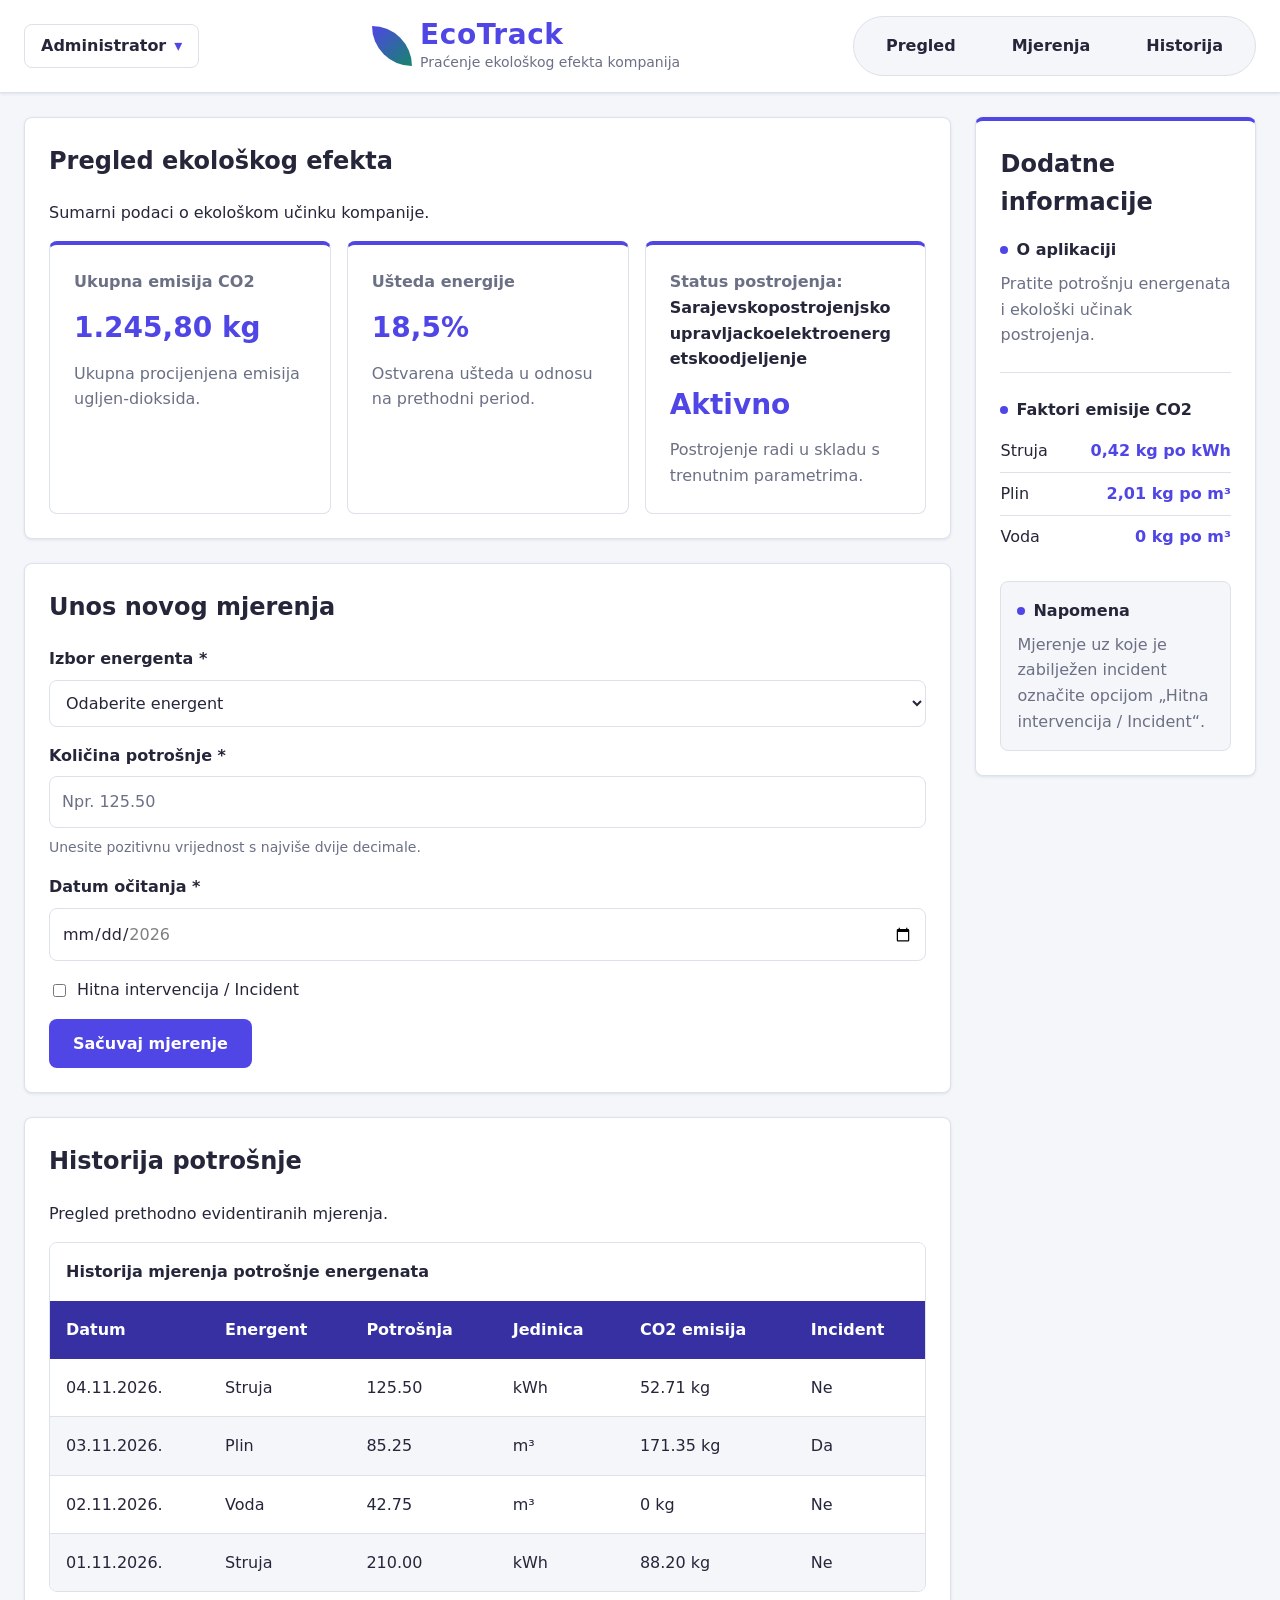
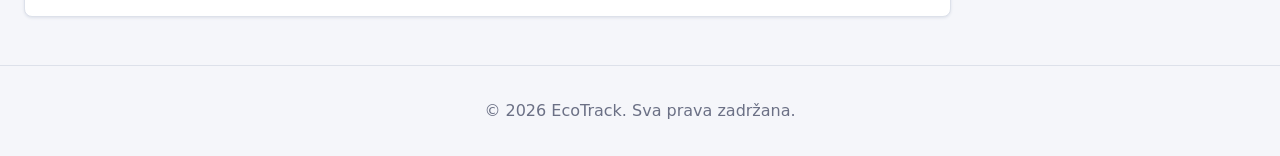
==== html/index.html @ 8da4c594 "Prepravak dokumenta u ODLUKE.md" ====
<!DOCTYPE html>
<html lang="bs">

<head>
    <meta charset="UTF-8">
    <meta name="viewport" content="width=device-width, initial-scale=1.0">
    <meta name="description" content="EcoTrack platforma za praćenje ekološkog efekta kompanija.">
    <title>EcoTrack - Ekološki monitoring</title>
    <link rel="stylesheet" href="../css/style.css">
</head>

<body>
    <header class="app-header">
        <section class="brand">
            <h1>EcoTrack</h1>
            <p>Praćenje ekološkog efekta kompanija</p>
        </section>

        <nav aria-label="Glavna navigacija">
            <ul>
                <li><a href="#pregled">Pregled</a></li>
                <li><a href="#mjerenja">Mjerenja</a></li>
                <li><a href="#historija">Historija</a></li>
            </ul>
        </nav>

        
<section class="user-profile">
    <details class="profile-menu">
        <summary>
            <span class="profile-name">Administrator</span>
            <span class="profile-icon" aria-hidden="true">▾</span>
        </summary>

        <section class="dropdown-content">
            <h2>Profil korisnika</h2>
            <p>administrator@ecotrack.ba</p>

            <nav aria-label="Opcije profila">
                <ul>
                    <li><a href="#profil">Moj profil</a></li>
                    <li><a href="#postavke">Postavke</a></li>
                    <li><a href="#odjava">Odjava</a></li>
                </ul>
            </nav>
        </section>
    </details>
</section>

    </header>

    <main class="app-layout">

        <section class="workspace">

            <section id="pregled" class="overview">
                <h2>Pregled ekološkog efekta</h2>
                <p>Sumarni podaci o ekološkom učinku kompanije.</p>

                <section class="dashboard-cards" aria-label="Sumarni podaci">
                    <article class="dashboard-card">
                        <h3>Ukupna emisija CO2</h3>
                        <p class="card-value">1.245,80 kg</p>
                        <p class="card-description">
                            Ukupna procijenjena emisija ugljen-dioksida.
                        </p>
                    </article>

                    <article class="dashboard-card">
                        <h3>Ušteda energije</h3>
                        <p class="card-value">18,5%</p>
                        <p class="card-description">
                            Ostvarena ušteda u odnosu na prethodni period.
                        </p>
                    </article>

                    <article class="dashboard-card">
                        <h3>
                            Status postrojenja:
                            <span class="facility-name">
                                Sarajevskopostrojenjskoupravljackoelektroenergetskoodjeljenje
                            </span>
                        </h3>

                        <p class="card-value">Aktivno</p>
                        <p class="card-description">
                            Postrojenje radi u skladu s trenutnim parametrima.
                        </p>
                    </article>
                </section>
            </section>


            <section id="mjerenja" class="measurement-section">
                <h2>Unos novog mjerenja</h2>

                <form action="#" method="post">
                    <section class="form-group">
                        <label for="energy-type">
                            Izbor energenta <span aria-hidden="true">*</span>
                        </label>

                        <select id="energy-type" name="energy-type" required>
                            <option value="" selected disabled>Odaberite energent</option>
                            <option value="struja">Struja</option>
                            <option value="plin">Plin</option>
                            <option value="voda">Voda</option>
                        </select>
                    </section>

                    <section class="form-group">
                        <label for="consumption">
                            Količina potrošnje <span aria-hidden="true">*</span>
                        </label>

                        <input type="number" id="consumption" name="consumption" min="0.01" step="0.01"
                            placeholder="Npr. 125.50" required>

                        <p class="field-description">
                            Unesite pozitivnu vrijednost s najviše dvije decimale.
                        </p>
                    </section>

                    <section class="form-group">
                        <label for="reading-date">
                            Datum očitanja <span aria-hidden="true">*</span>
                        </label>

                        <input type="date" id="reading-date" name="reading-date" min="2026-01-01" max="2026-12-31"
                            required>
                    </section>

                    <section class="form-group checkbox-group">
                        <input type="checkbox" id="incident" name="incident">

                        <label for="incident">
                            Hitna intervencija / Incident
                        </label>
                    </section>

                    <button type="submit">Sačuvaj mjerenje</button>
                </form>
            </section>


            <section id="historija" class="history-section">
                <h2>Historija potrošnje</h2>
                <p>Pregled prethodno evidentiranih mjerenja.</p>

                <section class="table-container" aria-label="Tabela historije mjerenja">
                    <table>
                        <caption>
                            Historija mjerenja potrošnje energenata
                        </caption>

                        <thead>
                            <tr>
                                <th scope="col">Datum</th>
                                <th scope="col">Energent</th>
                                <th scope="col">Potrošnja</th>
                                <th scope="col">Jedinica</th>
                                <th scope="col">CO2 emisija</th>
                                <th scope="col">Incident</th>
                            </tr>
                        </thead>

                        <tbody>
                            <tr>
                                <td>04.11.2026.</td>
                                <td>Struja</td>
                                <td>125.50</td>
                                <td>kWh</td>
                                <td>52.71 kg</td>
                                <td>Ne</td>
                            </tr>

                            <tr>
                                <td>03.11.2026.</td>
                                <td>Plin</td>
                                <td>85.25</td>
                                <td>m³</td>
                                <td>171.35 kg</td>
                                <td>Da</td>
                            </tr>

                            <tr>
                                <td>02.11.2026.</td>
                                <td>Voda</td>
                                <td>42.75</td>
                                <td>m³</td>
                                <td>0 kg</td>
                                <td>Ne</td>
                            </tr>

                            <tr>
                                <td>01.11.2026.</td>
                                <td>Struja</td>
                                <td>210.00</td>
                                <td>kWh</td>
                                <td>88.20 kg</td>
                                <td>Ne</td>
                            </tr>

                            <tr>
                                <td>31.10.2026.</td>
                                <td>Plin</td>
                                <td>96.40</td>
                                <td>m³</td>
                                <td>193.76 kg</td>
                                <td>Ne</td>
                            </tr>

                            <tr>
                                <td>30.10.2026.</td>
                                <td>Struja</td>
                                <td>145.80</td>
                                <td>kWh</td>
                                <td>61.24 kg</td>
                                <td>Da</td>
                            </tr>

                            <tr>
                                <td>29.10.2026.</td>
                                <td>Voda</td>
                                <td>38.20</td>
                                <td>m³</td>
                                <td>0 kg</td>
                                <td>Ne</td>
                            </tr>

                            <tr>
                                <td>28.10.2026.</td>
                                <td>Struja</td>
                                <td>175.60</td>
                                <td>kWh</td>
                                <td>73.75 kg</td>
                                <td>Ne</td>
                            </tr>
                        </tbody>
                    </table>
                </section>
            </section>

        </section>

        <aside class="sidebar">
            <h2>Dodatne informacije</h2>

            <section>
                <h3>O aplikaciji</h3>
                <p>Pratite potrošnju energenata i ekološki učinak postrojenja.</p>
            </section>

            <section>
                <h3>Faktori emisije CO2</h3>
                <dl class="emission-factors">
                    <dt>Struja</dt>
                    <dd>0,42 kg po kWh</dd>
                    <dt>Plin</dt>
                    <dd>2,01 kg po m³</dd>
                    <dt>Voda</dt>
                    <dd>0 kg po m³</dd>
                </dl>
            </section>

            <section>
                <h3>Napomena</h3>
                <p>Mjerenje uz koje je zabilježen incident označite opcijom „Hitna intervencija / Incident“.</p>
            </section>
        </aside>
    </main>

    <footer class="app-footer">
        <p>&copy; 2026 EcoTrack. Sva prava zadržana.</p>
    </footer>
</body>

</html>
---- css/style.css ----
:root {
    color-scheme: light;

    --color-primary: #4F46E5;
    --color-primary-hover: #4338CA;

    --color-background: #F5F6FA;
    --color-surface: #FFFFFF;

    --color-text: #25263A;
    --color-text-light: #6B7085;
    --color-border: #DDE1EA;

    --color-error: #C2415C;
    --color-success: #16856B;
    --color-error-background: #FFF1F2;

    --color-on-primary: #FFFFFF;

    --color-table-header: #3730A3;
    --color-row-hover: #EEF0FF;
    --color-table-text: #FFFFFF;

    --spacing-small: 0.5rem;
    --spacing-medium: 1rem;
    --spacing-large: 1.5rem;
    --control-padding: 0.75rem;

    --font-main: system-ui, -apple-system, "Segoe UI", Roboto, Arial, sans-serif;
    --font-size-small: 0.875rem;
    --font-size-base: 1rem;
    --font-size-large: 1.5rem;
    --font-size-xl: 1.75rem;
    --line-height-base: 1.6;

    --border-width: 1px;
    --border-radius: 8px;
    --card-accent-width: 4px;

    --shadow-card: 0 1px 3px var(--color-border);
    --shadow-raised: 0 8px 20px var(--color-border);
    --transition-fast: 0.2s ease;

    --sidebar-width: 280px;
    --dot-size: 0.5rem;
    --card-min-width: 250px;
    --table-min-width: 700px;
    --dropdown-width: 220px;
    --page-max-width: 1400px;
    --page-gutter: max(var(--spacing-large), calc((100% - var(--page-max-width)) / 2));

    --layer-workspace: 1;
    --layer-header: 2;

    --focus-outline-width: 3px;
    --focus-outline-offset: 2px;

    --brand-letter-spacing: 0.02em;
    --heading-line-height: 1.2;

    --card-hover-offset: -5px;
    --card-hover-shadow: 0 6px 8px var(--color-border);

    --radius-pill: 999px;
    --logo-size: 2.5rem;
    --logo-radius: 0 100%;
    --brand-weight: 800;

    --heading-letter-spacing: 0.06em;
}


@media (prefers-color-scheme: dark) {
    :root {
        color-scheme: dark;

        --color-primary: #A5B4FC;
        --color-primary-hover: #C7D2FE;

        --color-background: #141625;
        --color-surface: #202338;

        --color-text: #F1F2FA;
        --color-text-light: #B2B6CC;
        --color-border: #41465F;

        --color-error: #FDA4AF;
        --color-success: #6EE7B7;
        --color-error-background: #3B202B;

        --color-on-primary: #17182A;

        --color-table-header: #30345B;
        --color-row-hover: #2A304B;
        --color-table-text: #FFFFFF;
    }
}


* {
    box-sizing: border-box;
}

@media (prefers-reduced-motion: no-preference) {
    html {
        scroll-behavior: smooth;
    }
}

body {
    margin: 0;
    font-family: var(--font-main);
    background-color: var(--color-background);
    color: var(--color-text);
    line-height: var(--line-height-base);
    accent-color: var(--color-primary);
}

a {
    color: var(--color-primary);
    text-decoration: none;
}

a:hover {
    text-decoration: underline;
}

a:focus-visible,
button:focus-visible,
input:focus-visible,
select:focus-visible,
summary:focus-visible {
    outline: var(--focus-outline-width) solid var(--color-primary);
    outline-offset: var(--focus-outline-offset);
}


/* Zaglavlje */
.app-header {
    display: flex;
    align-items: center;
    justify-content: space-between;
    flex-wrap: wrap;
    gap: var(--spacing-medium) var(--spacing-large);
    padding: var(--spacing-medium) var(--page-gutter);
    background-color: var(--color-surface);
    border-bottom: var(--border-width) solid var(--color-border);
    box-shadow: var(--shadow-card);
    position: relative;
    z-index: var(--layer-header);
}

.brand {
    display: grid;
    grid-template-columns: auto 1fr;
    column-gap: var(--spacing-small);
    align-items: center;
}

.brand::before {
    content: "";
    grid-row: 1 / span 2;
    width: var(--logo-size);
    height: var(--logo-size);
    background: linear-gradient(135deg, var(--color-primary), var(--color-success));
    border-radius: var(--logo-radius);
}

.brand h1 {
    margin: 0;
    font-size: var(--font-size-xl);
    font-weight: var(--brand-weight);
    letter-spacing: var(--brand-letter-spacing);
    line-height: var(--heading-line-height);
    color: var(--color-primary);
}

.brand p {
    margin: 0;
    color: var(--color-text-light);
    font-size: var(--font-size-small);
}

.app-header > nav ul {
    display: flex;
    flex-wrap: wrap;
    gap: var(--spacing-small);
    padding: var(--spacing-small);
    margin: 0;
    list-style: none;
    background-color: var(--color-background);
    border: var(--border-width) solid var(--color-border);
    border-radius: var(--radius-pill);
}

.app-header > nav a {
    display: block;
    padding: var(--spacing-small) var(--spacing-large);
    border-radius: var(--radius-pill);
    color: var(--color-text);
    font-weight: bold;
    transition: background-color var(--transition-fast),
                color var(--transition-fast),
                box-shadow var(--transition-fast);
}

.app-header > nav a:hover,
.app-header > nav a:focus-visible {
    background-color: var(--color-primary);
    color: var(--color-on-primary);
    box-shadow: var(--shadow-card);
    text-decoration: none;
}

.user-profile {
    order: -1;
    position: relative;
}

.user-profile h2 {
    margin: 0;
    font-size: var(--font-size-base);
}

.user-profile p {
    margin: 0;
    color: var(--color-text-light);
}

.app-layout {
    display: flex;
    align-items: flex-start;
    flex-wrap: wrap;
    gap: var(--spacing-large);
    padding: var(--spacing-large) var(--page-gutter);
    position: relative;
    z-index: var(--layer-workspace);
}

.sidebar {
    flex: 1 1 var(--sidebar-width);
    padding: var(--spacing-large);
    background-color: var(--color-surface);
    border: var(--border-width) solid var(--color-border);
    border-top: var(--card-accent-width) solid var(--color-primary);
    border-radius: var(--border-radius);
    box-shadow: var(--shadow-card);
}

.sidebar h2 {
    margin: 0 0 var(--spacing-medium);
    font-size: var(--font-size-large);
}

.sidebar section + section {
    margin-top: var(--spacing-large);
    padding-top: var(--spacing-large);
    border-top: var(--border-width) solid var(--color-border);
}

.sidebar h3 {
    display: flex;
    align-items: center;
    gap: var(--spacing-small);
    margin: 0 0 var(--spacing-small);
    font-size: var(--font-size-base);
    color: var(--color-text);
}

.sidebar h3::before {
    content: "";
    flex-shrink: 0;
    width: var(--dot-size);
    height: var(--dot-size);
    background-color: var(--color-primary);
    border-radius: var(--radius-pill);
}

.sidebar p {
    margin: 0;
    color: var(--color-text-light);
    font-size: var(--font-size-base);
}

.sidebar section:last-child {
    padding: var(--spacing-medium);
    background-color: var(--color-background);
    border: var(--border-width) solid var(--color-border);
    border-radius: var(--border-radius);
}

.emission-factors {
    display: grid;
    grid-template-columns: 1fr auto;
    margin: 0;
}

.emission-factors dt,
.emission-factors dd {
    padding: var(--spacing-small) 0;
    border-bottom: var(--border-width) solid var(--color-border);
}

.emission-factors dt {
    color: var(--color-text);
}

.emission-factors dd {
    margin: 0;
    text-align: right;
    font-weight: bold;
    color: var(--color-primary);
}

.emission-factors dt:last-of-type,
.emission-factors dd:last-of-type {
    border-bottom: none;
}

.workspace {
    flex: 999 1 400px;
    min-width: 0;
}

.overview,
.measurement-section,
.history-section {
    margin-bottom: var(--spacing-large);
    padding: var(--spacing-large);
    background-color: var(--color-surface);
    border: var(--border-width) solid var(--color-border);
    border-radius: var(--border-radius);
    box-shadow: var(--shadow-card);
}

.overview h2,
.measurement-section h2,
.history-section h2 {
    margin-top: 0;
    font-size: var(--font-size-large);
}

form {
    display: flex;
    flex-direction: column;
    gap: var(--spacing-medium);
}

.form-group {
    display: flex;
    flex-direction: column;
    gap: var(--spacing-small);
}

.form-group label {
    font-weight: bold;
}

input,
select {
    width: 100%;
    padding: var(--control-padding);
    font: inherit;
    color: var(--color-text);
    background-color: var(--color-surface);
    border: var(--border-width) solid var(--color-border);
    border-radius: var(--border-radius);
}

input::placeholder {
    color: var(--color-text-light);
}

.field-description {
    margin: 0;
    color: var(--color-text-light);
    font-size: var(--font-size-small);
}

.checkbox-group {
    flex-direction: row;
    align-items: center;
}

.checkbox-group input {
    width: auto;
}

.checkbox-group label {
    font-weight: normal;
}

button {
    align-self: flex-start;
    padding: var(--control-padding) var(--spacing-large);
    font: inherit;
    font-weight: bold;
    color: var(--color-on-primary);
    background-color: var(--color-primary);
    border: none;
    border-radius: var(--border-radius);
    cursor: pointer;
    transition: background-color var(--transition-fast), transform var(--transition-fast);
}

button:hover {
    background-color: var(--color-primary-hover);
}

button:active {
    transform: translateY(1px);
}

input:user-invalid,
select:user-invalid {
    border-color: var(--color-error);
    background-color: var(--color-error-background);
}

input:user-valid,
select:user-valid {
    border-color: var(--color-success);
}

.app-footer {
    padding: var(--spacing-medium) var(--page-gutter);
    text-align: center;
    color: var(--color-text-light);
    border-top: var(--border-width) solid var(--color-border);
}

.dashboard-cards {
    display: grid;
    grid-template-columns: repeat(auto-fit, minmax(min(100%, var(--card-min-width)), 1fr));
    gap: var(--spacing-medium);
}

.dashboard-card {
    min-width: 0;
    padding: var(--spacing-large);
    background-color: var(--color-surface);
    border: var(--border-width) solid var(--color-border);
    border-top: var(--card-accent-width) solid var(--color-primary);
    border-radius: var(--border-radius);
    transition: transform var(--transition-fast), filter var(--transition-fast);
}

.dashboard-card h3 {
    margin-top: 0;
    overflow-wrap: anywhere;
    font-size: var(--font-size-base);
    color: var(--color-text-light);
}

.facility-name {
    overflow-wrap: anywhere;
    word-break: normal;
    color: var(--color-text);
}

.card-value {
    margin: var(--spacing-medium) 0;
    color: var(--color-primary);
    font-size: var(--font-size-xl);
    font-weight: bold;
    line-height: var(--heading-line-height);;
}

.card-description {
    margin-bottom: 0;
    color: var(--color-text-light);
}

.dashboard-card:hover {
    transform: translateY(var(--card-hover-offset));
    filter: drop-shadow(var(--card-hover-shadow));
}

@media (prefers-reduced-motion: reduce) {
    .dashboard-card,
    .app-header > nav a,
    button {
        transition: none;
    }

    .dashboard-card:hover {
        transform: none;
    }
}

.table-container {
    width: 100%;
    max-height: 350px;
    overflow: auto;
    border: var(--border-width) solid var(--color-border);
    border-radius: var(--border-radius);
}

table {
    width: 100%;
    min-width: var(--table-min-width);
    border-collapse: separate;
    border-spacing: 0;
}

caption {
    padding: var(--spacing-medium);
    font-weight: bold;
    text-align: left;
    background-color: var(--color-surface);
}

thead th {
    position: sticky;
    top: 0;
    z-index: 1;
    padding: var(--spacing-medium);
    text-align: left;
    background-color: var(--color-table-header);
    color: var(--color-table-text);
}

tbody td {
    padding: var(--spacing-medium);
    border-bottom: var(--border-width) solid var(--color-border);
}

tbody tr:nth-child(even) {
    background-color: var(--color-background);
}

tbody tr:hover {
    background-color: var(--color-row-hover);
}

@media (max-width: 767px) {
    .table-container {
        overflow-x: auto;
    }
}

.profile-menu {
    position: relative;
}

.profile-menu summary {
    display: flex;
    align-items: center;
    gap: var(--spacing-small);
    padding: var(--spacing-small) var(--spacing-medium);
    border: var(--border-width) solid var(--color-border);
    border-radius: var(--border-radius);
    cursor: pointer;
    list-style: none;
    font-weight: bold;
    transition: background-color var(--transition-fast);
}

.profile-menu summary::-webkit-details-marker {
    display: none;
}

.profile-menu summary:hover {
    background-color: var(--color-background);
}

.profile-icon {
    color: var(--color-primary);
}

.dropdown-content {
    position: absolute;
    top: calc(100% + var(--spacing-small));
    left: 0;
    width: var(--dropdown-width);
    padding: var(--spacing-medium);
    background-color: var(--color-surface);
    border: var(--border-width) solid var(--color-border);
    border-radius: var(--border-radius);
    box-shadow: var(--shadow-raised);
    text-align: left;
}

.dropdown-content h2 {
    margin-top: 0;
    font-size: var(--font-size-base);
}

.dropdown-content p {
    overflow-wrap: anywhere;
    color: var(--color-text-light);
    font-size: var(--font-size-small);
}

.dropdown-content nav ul {
    display: flex;
    flex-direction: column;
    gap: var(--spacing-small);
    padding: 0;
    margin: 0;
    list-style: none;
}

.dropdown-content a {
    display: block;
    padding: var(--spacing-small);
    border-radius: var(--border-radius);
}

.dropdown-content a:hover {
    background-color: var(--color-background);
}

.profile-menu:hover::details-content {
    content-visibility: visible;
}

.profile-menu:not([open]):not(:hover) .dropdown-content {
    display: none;
}

.dropdown-content::before {
    content: "";
    position: absolute;
    left: 0;
    right: 0;
    bottom: 100%;
    height: var(--spacing-small);
}
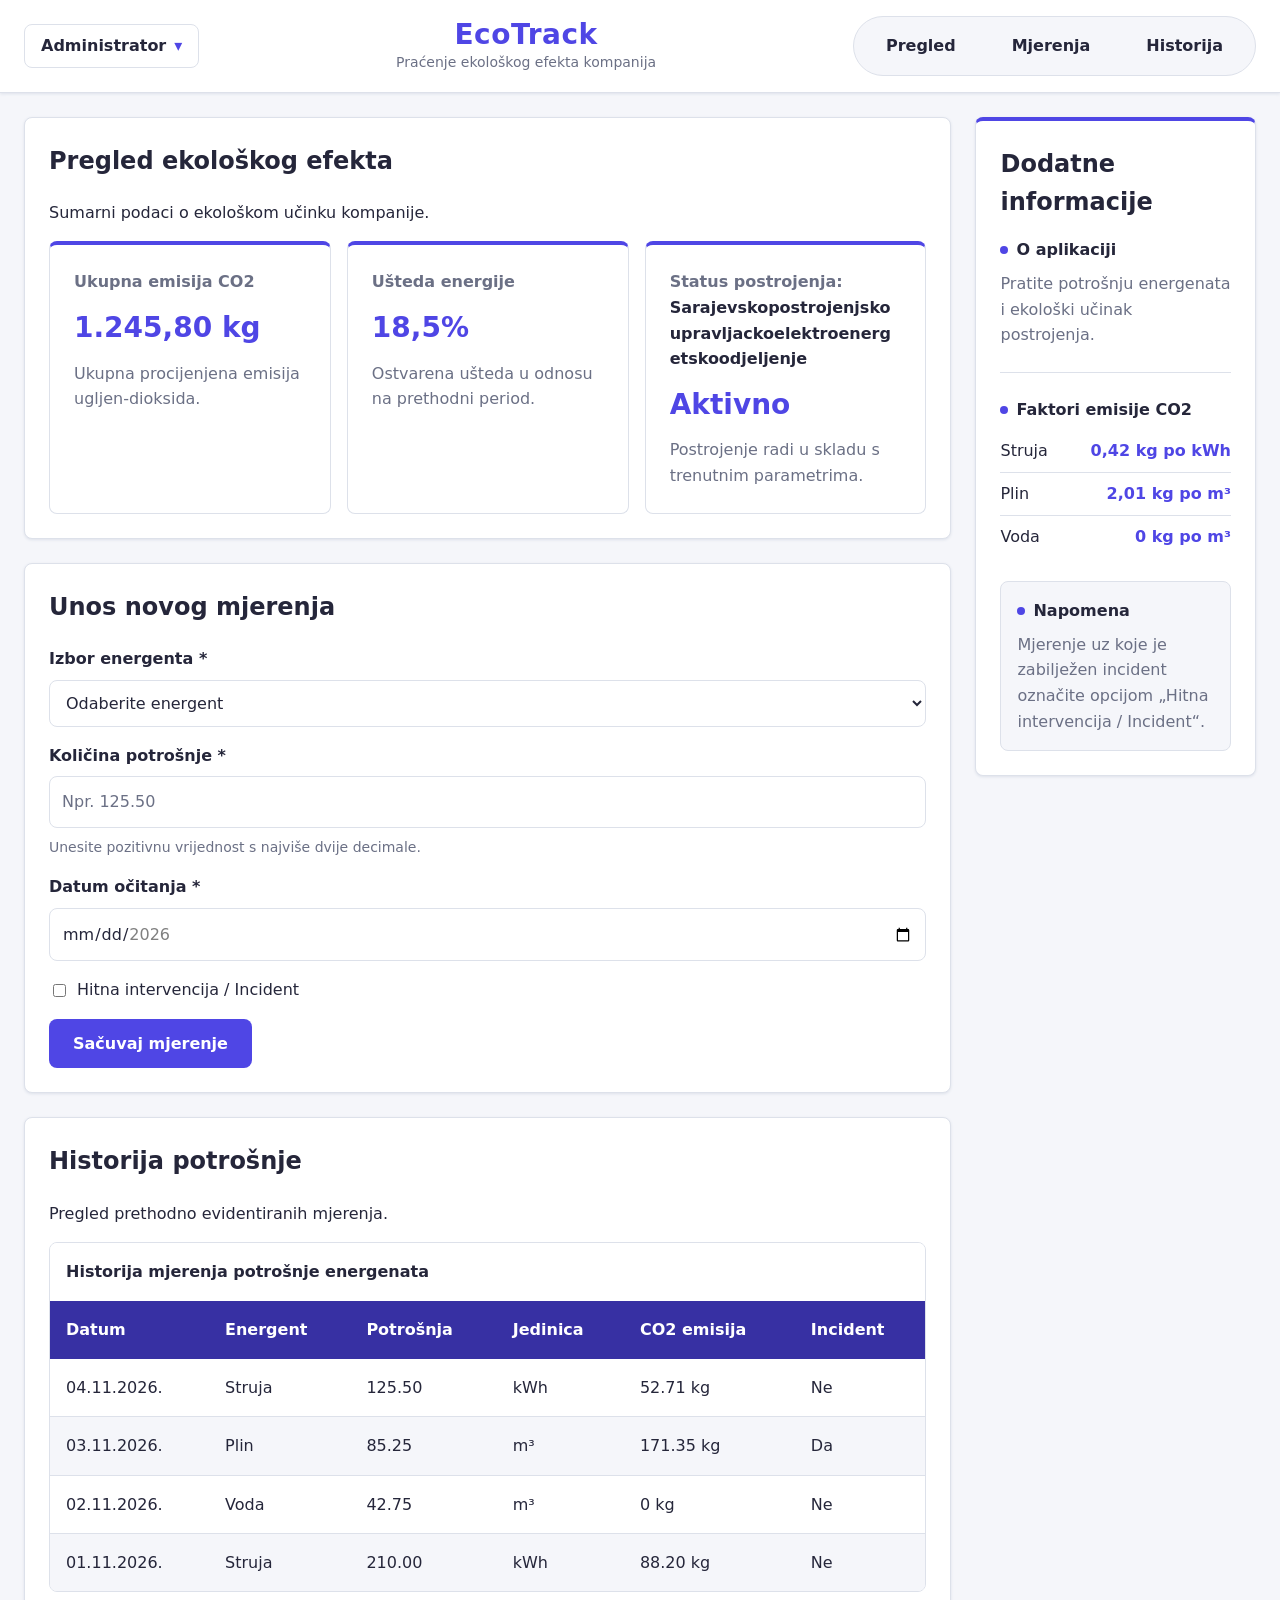
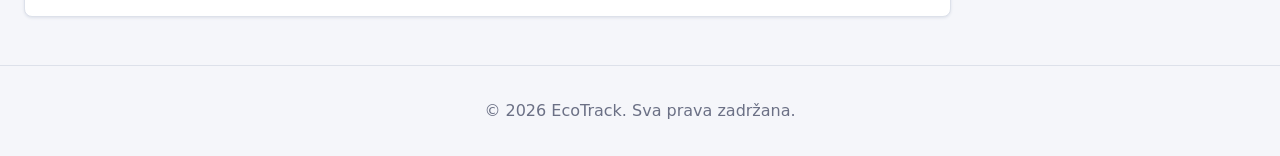
==== commit b29e0a62: "Uradjen Zadatak1 - Spirala 2" ====
--- a/html/index.html
+++ b/html/index.html
@@ -24,28 +24,28 @@
             </ul>
         </nav>
 
-        
-<section class="user-profile">
-    <details class="profile-menu">
-        <summary>
-            <span class="profile-name">Administrator</span>
-            <span class="profile-icon" aria-hidden="true">▾</span>
-        </summary>
-
-        <section class="dropdown-content">
-            <h2>Profil korisnika</h2>
-            <p>administrator@ecotrack.ba</p>
-
-            <nav aria-label="Opcije profila">
-                <ul>
-                    <li><a href="#profil">Moj profil</a></li>
-                    <li><a href="#postavke">Postavke</a></li>
-                    <li><a href="#odjava">Odjava</a></li>
-                </ul>
-            </nav>
+
+        <section class="user-profile">
+            <details class="profile-menu">
+                <summary>
+                    <span class="profile-name">Administrator</span>
+                    <span class="profile-icon" aria-hidden="true">▾</span>
+                </summary>
+
+                <section class="dropdown-content">
+                    <h2>Profil korisnika</h2>
+                    <p>administrator@ecotrack.ba</p>
+
+                    <nav aria-label="Opcije profila">
+                        <ul>
+                            <li><a href="#profil">Moj profil</a></li>
+                            <li><a href="#postavke">Postavke</a></li>
+                            <li><a href="#odjava">Odjava</a></li>
+                        </ul>
+                    </nav>
+                </section>
+            </details>
         </section>
-    </details>
-</section>
 
     </header>
 
@@ -148,95 +148,97 @@
                 <p>Pregled prethodno evidentiranih mjerenja.</p>
 
                 <section class="table-container" aria-label="Tabela historije mjerenja">
-                    <table>
+                    <table data-testid="tabela">
                         <caption>
                             Historija mjerenja potrošnje energenata
                         </caption>
 
                         <thead>
                             <tr>
-                                <th scope="col">Datum</th>
-                                <th scope="col">Energent</th>
-                                <th scope="col">Potrošnja</th>
-                                <th scope="col">Jedinica</th>
-                                <th scope="col">CO2 emisija</th>
-                                <th scope="col">Incident</th>
+                                <th scope="col" data-column="datum">Datum</th>
+                                <th scope="col" data-column="energent">Energent</th>
+                                <th scope="col" data-column="kolicina">Potrošnja</th>
+                                <th scope="col" data-column="jedinica">Jedinica</th>
+                                <th scope="col" data-column="emisija">CO2 emisija</th>
+                                <th scope="col" data-column="incident">Incident</th>
                             </tr>
                         </thead>
 
+
                         <tbody>
                             <tr>
-                                <td>04.11.2026.</td>
-                                <td>Struja</td>
-                                <td>125.50</td>
-                                <td>kWh</td>
-                                <td>52.71 kg</td>
-                                <td>Ne</td>
-                            </tr>
-
-                            <tr>
-                                <td>03.11.2026.</td>
-                                <td>Plin</td>
-                                <td>85.25</td>
-                                <td>m³</td>
-                                <td>171.35 kg</td>
-                                <td>Da</td>
-                            </tr>
-
-                            <tr>
-                                <td>02.11.2026.</td>
-                                <td>Voda</td>
-                                <td>42.75</td>
-                                <td>m³</td>
-                                <td>0 kg</td>
-                                <td>Ne</td>
-                            </tr>
-
-                            <tr>
-                                <td>01.11.2026.</td>
-                                <td>Struja</td>
-                                <td>210.00</td>
-                                <td>kWh</td>
-                                <td>88.20 kg</td>
-                                <td>Ne</td>
-                            </tr>
-
-                            <tr>
-                                <td>31.10.2026.</td>
-                                <td>Plin</td>
-                                <td>96.40</td>
-                                <td>m³</td>
-                                <td>193.76 kg</td>
-                                <td>Ne</td>
-                            </tr>
-
-                            <tr>
-                                <td>30.10.2026.</td>
-                                <td>Struja</td>
-                                <td>145.80</td>
-                                <td>kWh</td>
-                                <td>61.24 kg</td>
-                                <td>Da</td>
-                            </tr>
-
-                            <tr>
-                                <td>29.10.2026.</td>
-                                <td>Voda</td>
-                                <td>38.20</td>
-                                <td>m³</td>
-                                <td>0 kg</td>
-                                <td>Ne</td>
-                            </tr>
-
-                            <tr>
-                                <td>28.10.2026.</td>
-                                <td>Struja</td>
-                                <td>175.60</td>
-                                <td>kWh</td>
-                                <td>73.75 kg</td>
-                                <td>Ne</td>
+                                <td data-column="datum">04.11.2026.</td>
+                                <td data-column="energent">Struja</td>
+                                <td data-column="kolicina">125.50</td>
+                                <td data-column="jedinica">kWh</td>
+                                <td data-column="emisija">52.71 kg</td>
+                                <td data-column="incident">Ne</td>
+                            </tr>
+
+                            <tr>
+                                <td data-column="datum">03.11.2026.</td>
+                                <td data-column="energent">Plin</td>
+                                <td data-column="kolicina">85.25</td>
+                                <td data-column="jedinica">m³</td>
+                                <td data-column="emisija">171.35 kg</td>
+                                <td data-column="incident">Da</td>
+                            </tr>
+
+                            <tr>
+                                <td data-column="datum">02.11.2026.</td>
+                                <td data-column="energent">Voda</td>
+                                <td data-column="kolicina">42.75</td>
+                                <td data-column="jedinica">m³</td>
+                                <td data-column="emisija">0 kg</td>
+                                <td data-column="incident">Ne</td>
+                            </tr>
+
+                            <tr>
+                                <td data-column="datum">01.11.2026.</td>
+                                <td data-column="energent">Struja</td>
+                                <td data-column="kolicina">210.00</td>
+                                <td data-column="jedinica">kWh</td>
+                                <td data-column="emisija">88.20 kg</td>
+                                <td data-column="incident">Ne</td>
+                            </tr>
+
+                            <tr>
+                                <td data-column="datum">31.10.2026.</td>
+                                <td data-column="energent">Plin</td>
+                                <td data-column="kolicina">96.40</td>
+                                <td data-column="jedinica">m³</td>
+                                <td data-column="emisija">193.76 kg</td>
+                                <td data-column="incident">Ne</td>
+                            </tr>
+
+                            <tr>
+                                <td data-column="datum">30.10.2026.</td>
+                                <td data-column="energent">Struja</td>
+                                <td data-column="kolicina">145.80</td>
+                                <td data-column="jedinica">kWh</td>
+                                <td data-column="emisija">61.24 kg</td>
+                                <td data-column="incident">Da</td>
+                            </tr>
+
+                            <tr>
+                                <td data-column="datum">29.10.2026.</td>
+                                <td data-column="energent">Voda</td>
+                                <td data-column="kolicina">38.20</td>
+                                <td data-column="jedinica">m³</td>
+                                <td data-column="emisija">0 kg</td>
+                                <td data-column="incident">Ne</td>
+                            </tr>
+
+                            <tr>
+                                <td data-column="datum">28.10.2026.</td>
+                                <td data-column="energent">Struja</td>
+                                <td data-column="kolicina">175.60</td>
+                                <td data-column="jedinica">kWh</td>
+                                <td data-column="emisija">73.75 kg</td>
+                                <td data-column="incident">Ne</td>
                             </tr>
                         </tbody>
+
                     </table>
                 </section>
             </section>
--- a/css/style.css
+++ b/css/style.css
@@ -152,18 +152,9 @@
 
 .brand {
     display: grid;
-    grid-template-columns: auto 1fr;
-    column-gap: var(--spacing-small);
-    align-items: center;
-}
-
-.brand::before {
-    content: "";
-    grid-row: 1 / span 2;
-    width: var(--logo-size);
-    height: var(--logo-size);
-    background: linear-gradient(135deg, var(--color-primary), var(--color-success));
-    border-radius: var(--logo-radius);
+    grid-template-columns: 1fr;
+    justify-items: center;
+    text-align: center;
 }
 
 .brand h1 {
@@ -417,8 +408,8 @@
     background-color: var(--color-error-background);
 }
 
-input:user-valid,
-select:user-valid {
+input:valid,
+select:valid {
     border-color: var(--color-success);
 }
 
@@ -463,7 +454,7 @@
     color: var(--color-primary);
     font-size: var(--font-size-xl);
     font-weight: bold;
-    line-height: var(--heading-line-height);;
+    line-height: var(--heading-line-height);
 }
 
 .card-description {
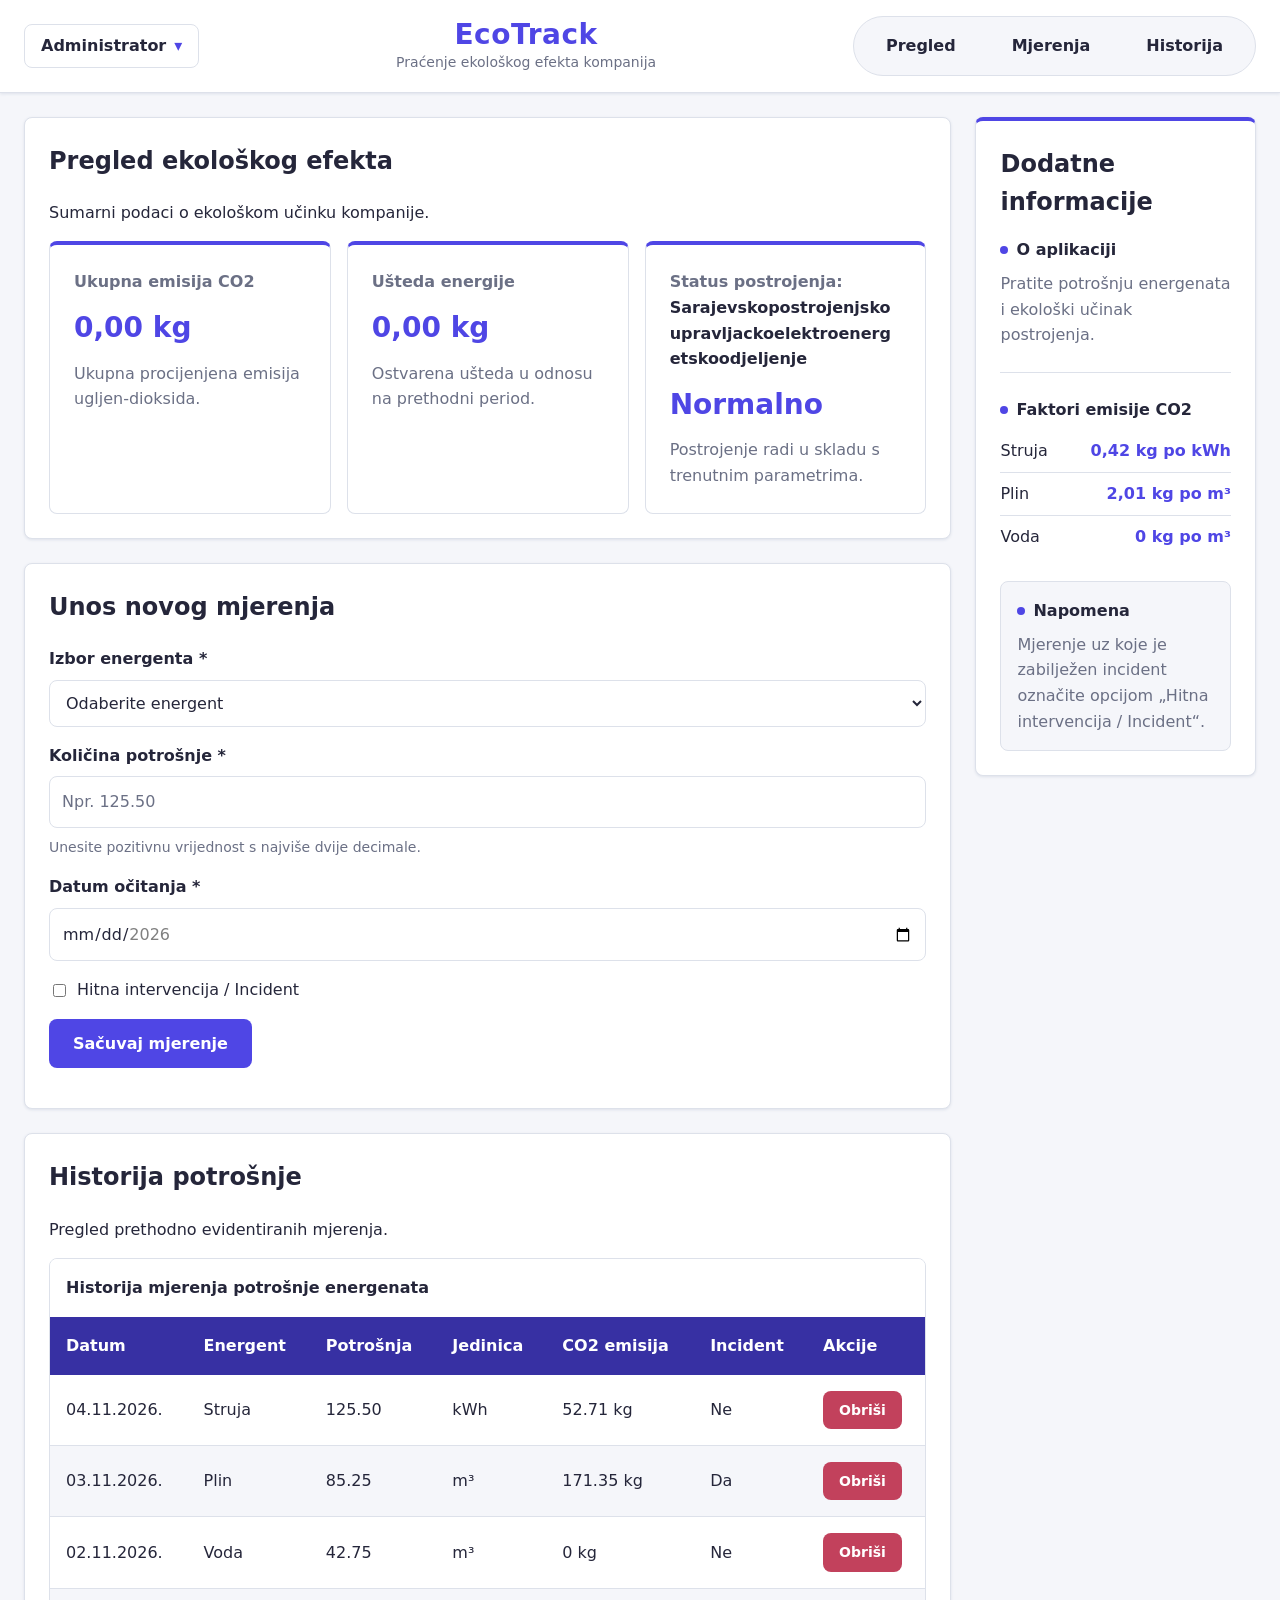
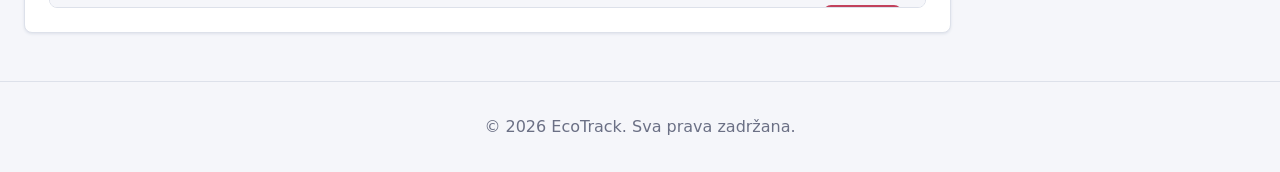
==== commit df6a0ceb: "Uradjen Zadatak 3 - Spirala 2" ====
--- a/html/index.html
+++ b/html/index.html
@@ -60,7 +60,7 @@
                 <section class="dashboard-cards" aria-label="Sumarni podaci">
                     <article class="dashboard-card">
                         <h3>Ukupna emisija CO2</h3>
-                        <p class="card-value">1.245,80 kg</p>
+                        <p class="card-value" data-testid="kartica-emisija">1.245,80 kg</p>
                         <p class="card-description">
                             Ukupna procijenjena emisija ugljen-dioksida.
                         </p>
@@ -68,7 +68,7 @@
 
                     <article class="dashboard-card">
                         <h3>Ušteda energije</h3>
-                        <p class="card-value">18,5%</p>
+                        <p class="card-value" data-testid="kartica-usteda">18,5%</p>
                         <p class="card-description">
                             Ostvarena ušteda u odnosu na prethodni period.
                         </p>
@@ -82,7 +82,7 @@
                             </span>
                         </h3>
 
-                        <p class="card-value">Aktivno</p>
+                        <p class="card-value" data-testid="kartica-status">Aktivno</p>
                         <p class="card-description">
                             Postrojenje radi u skladu s trenutnim parametrima.
                         </p>
@@ -94,13 +94,13 @@
             <section id="mjerenja" class="measurement-section">
                 <h2>Unos novog mjerenja</h2>
 
-                <form action="#" method="post">
+                <form id="forma-mjerenje" data-testid="forma-mjerenje">
                     <section class="form-group">
                         <label for="energy-type">
                             Izbor energenta <span aria-hidden="true">*</span>
                         </label>
 
-                        <select id="energy-type" name="energy-type" required>
+                        <select id="energy-type" name="energent" required>
                             <option value="" selected disabled>Odaberite energent</option>
                             <option value="struja">Struja</option>
                             <option value="plin">Plin</option>
@@ -113,7 +113,7 @@
                             Količina potrošnje <span aria-hidden="true">*</span>
                         </label>
 
-                        <input type="number" id="consumption" name="consumption" min="0.01" step="0.01"
+                        <input type="number" id="consumption" name="kolicina" min="0.01" step="0.01"
                             placeholder="Npr. 125.50" required>
 
                         <p class="field-description">
@@ -126,8 +126,7 @@
                             Datum očitanja <span aria-hidden="true">*</span>
                         </label>
 
-                        <input type="date" id="reading-date" name="reading-date" min="2026-01-01" max="2026-12-31"
-                            required>
+                        <input type="date" id="reading-date" name="datum" min="2026-01-01" max="2026-12-31" required>
                     </section>
 
                     <section class="form-group checkbox-group">
@@ -140,6 +139,8 @@
 
                     <button type="submit">Sačuvaj mjerenje</button>
                 </form>
+
+                <div id="poruke" role="status" aria-live="polite"></div>
             </section>
 
 
@@ -161,6 +162,7 @@
                                 <th scope="col" data-column="jedinica">Jedinica</th>
                                 <th scope="col" data-column="emisija">CO2 emisija</th>
                                 <th scope="col" data-column="incident">Incident</th>
+                                <th scope="col" data-column="akcije">Akcije</th>
                             </tr>
                         </thead>
 
@@ -173,6 +175,7 @@
                                 <td data-column="jedinica">kWh</td>
                                 <td data-column="emisija">52.71 kg</td>
                                 <td data-column="incident">Ne</td>
+                                <td data-column="akcije"></td>
                             </tr>
 
                             <tr>
@@ -182,6 +185,7 @@
                                 <td data-column="jedinica">m³</td>
                                 <td data-column="emisija">171.35 kg</td>
                                 <td data-column="incident">Da</td>
+                                <td data-column="akcije"></td>
                             </tr>
 
                             <tr>
@@ -191,6 +195,7 @@
                                 <td data-column="jedinica">m³</td>
                                 <td data-column="emisija">0 kg</td>
                                 <td data-column="incident">Ne</td>
+                                <td data-column="akcije"></td>
                             </tr>
 
                             <tr>
@@ -200,6 +205,7 @@
                                 <td data-column="jedinica">kWh</td>
                                 <td data-column="emisija">88.20 kg</td>
                                 <td data-column="incident">Ne</td>
+                                <td data-column="akcije"></td>
                             </tr>
 
                             <tr>
@@ -209,6 +215,7 @@
                                 <td data-column="jedinica">m³</td>
                                 <td data-column="emisija">193.76 kg</td>
                                 <td data-column="incident">Ne</td>
+                                <td data-column="akcije"></td>
                             </tr>
 
                             <tr>
@@ -218,6 +225,7 @@
                                 <td data-column="jedinica">kWh</td>
                                 <td data-column="emisija">61.24 kg</td>
                                 <td data-column="incident">Da</td>
+                                <td data-column="akcije"></td>
                             </tr>
 
                             <tr>
@@ -227,6 +235,7 @@
                                 <td data-column="jedinica">m³</td>
                                 <td data-column="emisija">0 kg</td>
                                 <td data-column="incident">Ne</td>
+                                <td data-column="akcije"></td>
                             </tr>
 
                             <tr>
@@ -236,6 +245,7 @@
                                 <td data-column="jedinica">kWh</td>
                                 <td data-column="emisija">73.75 kg</td>
                                 <td data-column="incident">Ne</td>
+                                <td data-column="akcije"></td>
                             </tr>
                         </tbody>
 
@@ -275,6 +285,7 @@
     <footer class="app-footer">
         <p>&copy; 2026 EcoTrack. Sva prava zadržana.</p>
     </footer>
+    <script type="module" src="../js/app.js"></script>
 </body>
 
 </html>
--- a/css/style.css
+++ b/css/style.css
@@ -619,3 +619,43 @@
     height: var(--spacing-small);
 }
 
+/* Poruke forme */
+#poruke {
+    margin-top: var(--spacing-medium);
+    color: var(--color-text);
+    white-space: pre-line;
+}
+
+/* Dugme za brisanje mjerenja */
+.delete-button {
+    padding: var(--spacing-small) var(--spacing-medium);
+    font-size: var(--font-size-small);
+    background-color: var(--color-error);
+    color: #FFFFFF;
+}
+
+.delete-button:hover {
+    filter: brightness(0.9);
+}
+
+/* Animacija novog mjerenja */
+tbody tr.--new {
+    animation: fade-in 0.5s ease;
+}
+
+@keyframes fade-in {
+    from {
+        opacity: 0;
+    }
+
+    to {
+        opacity: 1;
+    }
+}
+
+@media (prefers-reduced-motion: reduce) {
+    tbody tr.--new {
+        animation: none;
+    }
+}
+
